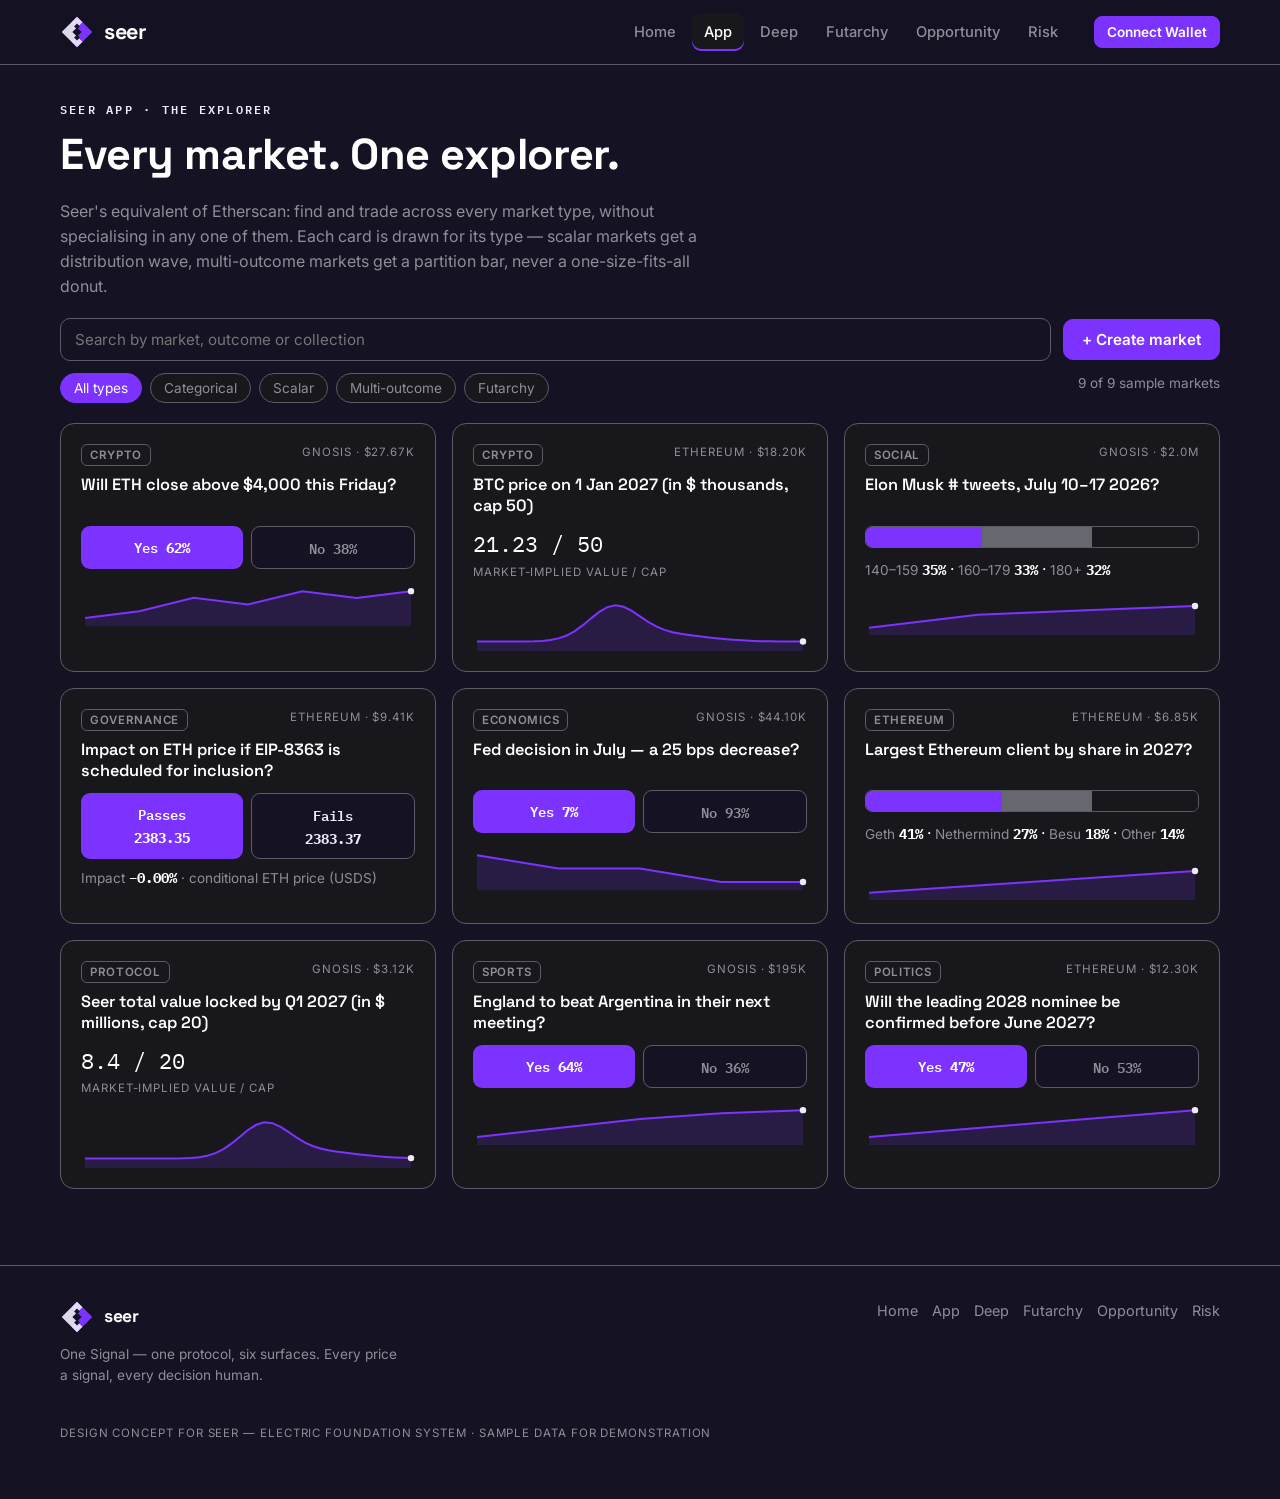
==== app/index.html @ c373f72b "One Signal — Seer six interfaces in the Electric Foundation system" ====
<!DOCTYPE html>
<html lang="en"><head><meta charset="UTF-8"><meta name="viewport" content="width=device-width,initial-scale=1">
<title>Seer App — Explorer — Seer · One Signal</title><meta name="description" content="One Signal — a design concept for Seer's six interfaces in the Electric Foundation system.">
<link rel="preconnect" href="https://fonts.googleapis.com"><link rel="preconnect" href="https://fonts.gstatic.com" crossorigin><link href="https://fonts.googleapis.com/css2?family=Space+Grotesk:wght@400;500;700&family=Inter:wght@400;500;600;700&family=IBM+Plex+Mono:wght@400;500;700&display=swap" rel="stylesheet"><link rel="stylesheet" href="../assets/style.css"></head>
<body>
<header class="topnav"><div class="wrap">
<a class="brand" href="../index.html"><svg width="34" height="34" viewBox="0 0 40 40" aria-hidden="true"><path fill="#7D33FF" d="M20 2 L38 20 L20 38 L13.5 31.5 L25.5 20 L13.5 8.5 Z"/><path fill="#EFE9FC" d="M20 2 L2 20 L20 38 L26.5 31.5 L14.5 20 L26.5 8.5 Z" opacity=".92"/><rect x="17.6" y="11" width="4.8" height="4.8" transform="rotate(45 20 13.4)" fill="#141223"/><rect x="17.6" y="24.2" width="4.8" height="4.8" transform="rotate(45 20 26.6)" fill="#141223"/></svg><span>seer</span></a>
<button class="navtoggle" aria-expanded="false" aria-controls="mainnav">Menu</button>
<nav class="navlinks" id="mainnav" aria-label="Seer interfaces"><a href="../index.html">Home</a><a href="../app/" aria-current="page">App</a><a href="../deep/">Deep</a><a href="../futarchy/">Futarchy</a><a href="../opportunity/">Opportunity</a><a href="../risk/">Risk</a></nav>
<button class="btn sm wallet" data-wallet type="button">Connect Wallet</button>
</div></header>

<section style="padding-top:34px"><div class="wrap">
<p class="kicker">Seer App · The explorer</p>
<h1 style="font-size:clamp(1.8rem,4vw,2.7rem)">Every market. One explorer.</h1>
<p class="mut" style="max-width:64ch">Seer's equivalent of Etherscan: find and trade across every market type, without specialising in any one of them. Each card is drawn for its type — scalar markets get a distribution wave, multi-outcome markets get a partition bar, never a one-size-fits-all donut.</p>
<div class="grid" style="grid-template-columns:1fr auto;gap:12px;align-items:center;margin:20px 0 12px">
<input type="search" id="q" placeholder="Search by market, outcome or collection" aria-label="Search markets">
<a class="btn" href="#markets" id="createBtn">+ Create market</a></div>
<div style="display:flex;gap:8px;flex-wrap:wrap" role="group" aria-label="Filter by market type">
<button class="chip" data-type="all" aria-pressed="true">All types</button>
<button class="chip" data-type="binary" aria-pressed="false">Categorical</button>
<button class="chip" data-type="scalar" aria-pressed="false">Scalar</button>
<button class="chip" data-type="multi" aria-pressed="false">Multi-outcome</button>
<button class="chip" data-type="futarchy" aria-pressed="false">Futarchy</button>
<span class="mut small" style="margin-left:auto" id="count"></span></div>
<div class="grid c3" id="markets" style="margin-top:20px" aria-live="polite"></div>
<div id="detail"></div>
</div></section>
<footer class="site"><div class="wrap">
<div><div class="brand" style="font-size:1.1rem"><svg width="34" height="34" viewBox="0 0 40 40" aria-hidden="true"><path fill="#7D33FF" d="M20 2 L38 20 L20 38 L13.5 31.5 L25.5 20 L13.5 8.5 Z"/><path fill="#EFE9FC" d="M20 2 L2 20 L20 38 L26.5 31.5 L14.5 20 L26.5 8.5 Z" opacity=".92"/><rect x="17.6" y="11" width="4.8" height="4.8" transform="rotate(45 20 13.4)" fill="#141223"/><rect x="17.6" y="24.2" width="4.8" height="4.8" transform="rotate(45 20 26.6)" fill="#141223"/></svg><span>seer</span></div>
<p class="mut small" style="max-width:38ch;margin-top:10px">One Signal — one protocol, six surfaces. Every price a signal, every decision human.</p></div>
<nav aria-label="Interfaces"><a href="../index.html">Home</a><a href="../app/">App</a><a href="../deep/">Deep</a><a href="../futarchy/">Futarchy</a><a href="../opportunity/">Opportunity</a><a href="../risk/">Risk</a></nav>
<p class="mut tiny">Design concept for Seer — Electric Foundation system · Sample data for demonstration</p>
</div></footer>
<div class="toast" role="status" aria-live="polite"></div>
<script src="../assets/app.js"></script>
<script>
var MARKETS=[
 {id:1,type:'binary',cat:'Crypto',chain:'Gnosis',q:'Will ETH close above $4,000 this Friday?',yes:62,liq:'$27.67k',spark:[58,59,61,60,62,61,62]},
 {id:2,type:'scalar',cat:'Crypto',chain:'Ethereum',q:'BTC price on 1 Jan 2027 (in $ thousands, cap 50)',val:'21.23 / 50',peak:.42,liq:'$18.20k',spark:[19,20,20.5,21,21.2,21.23]},
 {id:3,type:'multi',cat:'Social',chain:'Gnosis',q:'Elon Musk # tweets, July 10–17 2026?',outs:[['140–159',35],['160–179',33],['180+',32]],liq:'$2.0M',spark:[30,33,34,35]},
 {id:4,type:'futarchy',cat:'Governance',chain:'Ethereum',q:'Impact on ETH price if EIP-8363 is scheduled for inclusion?',yes:2383.35,no:2383.37,liq:'$9.41k',spark:[2380,2382,2381,2383,2383.35]},
 {id:5,type:'binary',cat:'Economics',chain:'Gnosis',q:'Fed decision in July — a 25 bps decrease?',yes:7,liq:'$44.10k',spark:[9,8,8,7,7]},
 {id:6,type:'multi',cat:'Ethereum',chain:'Ethereum',q:'Largest Ethereum client by share in 2027?',outs:[['Geth',41],['Nethermind',27],['Besu',18],['Other',14]],liq:'$6.85k',spark:[38,39,40,41]},
 {id:7,type:'scalar',cat:'Protocol',chain:'Gnosis',q:'Seer total value locked by Q1 2027 (in $ millions, cap 20)',val:'8.4 / 20',peak:.55,liq:'$3.12k',spark:[6.9,7.4,7.9,8.1,8.4]},
 {id:8,type:'binary',cat:'Sports',chain:'Gnosis',q:'England to beat Argentina in their next meeting?',yes:64,liq:'$195k',spark:[55,58,61,63,64]},
 {id:9,type:'binary',cat:'Politics',chain:'Ethereum',q:'Will the leading 2028 nominee be confirmed before June 2027?',yes:47,liq:'$12.30k',spark:[44,45,46,47]}
];
var grid=document.getElementById('markets'), q=document.getElementById('q'), curType='all';
function visual(m){
 if(m.type==='binary') return '<div class="yn"><span class="y">Yes <b data-yes="'+m.id+'">'+m.yes+'%</b></span><span class="n">No '+(100-m.yes)+'%</span></div><canvas class="spark" height="40" data-spark="'+m.id+'" style="margin-top:12px"></canvas>';
 if(m.type==='scalar') return '<p class="mono" style="font-size:1.35rem;margin:4px 0 2px">'+m.val+'</p><p class="tiny mut">Market-implied value / cap</p><canvas class="wave" height="52" data-wave="'+m.peak+'"></canvas>';
 if(m.type==='multi'){ var segs=m.outs.map(function(o,i){return '<div class="seg '+(i==0?'v':i==1?'g1':'g2')+'" style="width:'+o[1]+'%" title="'+o[0]+' '+o[1]+'%"></div>';}).join('');
   var legend=m.outs.map(function(o){return '<span class="small mut">'+o[0]+' <b class="mono" style="color:var(--white)">'+o[1]+'%</b></span>';}).join(' · ');
   return '<div class="pbar" style="height:22px;border-radius:7px">'+segs+'</div><p style="margin-top:9px">'+legend+'</p><canvas class="spark" height="34" data-spark="'+m.id+'"></canvas>'; }
 return '<div class="yn"><span class="y">Passes<br><b class="mono">'+m.yes.toFixed(2)+'</b></span><span class="n" style="color:var(--lav)">Fails<br><b class="mono">'+m.no.toFixed(2)+'</b></span></div><p class="small mut" style="margin-top:9px">Impact <b class="mono" style="color:var(--white)">−0.00%</b> · conditional ETH price (USDS)</p>';
}
function render(){
 var term=q.value.trim().toLowerCase();
 var list=MARKETS.filter(function(m){ return (curType==='all'||m.type===curType) && (!term || m.q.toLowerCase().indexOf(term)>-1 || m.cat.toLowerCase().indexOf(term)>-1); });
 document.getElementById('count').textContent=list.length+' of '+MARKETS.length+' sample markets';
 grid.innerHTML=list.map(function(m){ return '<article class="card mkt" tabindex="0" role="button" aria-label="Open market: '+m.q.replace(/"/g,'')+'" data-open="'+m.id+'"><div style="display:flex;justify-content:space-between;gap:8px"><span class="badge dark">'+m.cat+'</span><span class="tiny mut">'+m.chain+' · '+m.liq+'</span></div><p class="q">'+m.q+'</p>'+visual(m)+'</article>'; }).join('') || '<p class="mut">No markets match that search.</p>';
 list.forEach(function(m){ var c=grid.querySelector('[data-spark="'+m.id+'"]'); if(c) drawSpark(c,m.spark,{fill:true,dot:true}); var w=grid.querySelector('[data-wave]'); });
 grid.querySelectorAll('[data-wave]').forEach(function(c){ drawWave(c, parseFloat(c.dataset.wave)); });
 grid.querySelectorAll('[data-open]').forEach(function(el){ el.addEventListener('click',function(){ openDetail(+el.dataset.open); }); el.addEventListener('keydown',function(e){ if(e.key==='Enter'||e.key===' '){ e.preventDefault(); openDetail(+el.dataset.open); } }); });
}
grid.innerHTML='<div class="skel"></div><div class="skel"></div><div class="skel"></div>';
setTimeout(render, 650);
q.addEventListener('input',render);
document.querySelectorAll('[data-type]').forEach(function(ch){ ch.addEventListener('click',function(){ document.querySelectorAll('[data-type]').forEach(function(x){x.setAttribute('aria-pressed','false');}); ch.setAttribute('aria-pressed','true'); curType=ch.dataset.type; render(); }); });
document.getElementById('createBtn').addEventListener('click',function(e){ e.preventDefault(); toast('Market creation is permissionless on Seer — this demo keeps it as a concept action.'); });
/* ---- detail + glass chart + bet slip ---- */
var detailTimer=null, cur=null, series=[];
function openDetail(id){
 cur=MARKETS.filter(function(m){return m.id===id;})[0]; if(!cur) return;
 var base = cur.type==='binary'? cur.yes : cur.type==='futarchy'? cur.yes : cur.type==='scalar'? parseFloat(cur.val) : cur.outs[0][1];
 series=[]; var v=base; for(var i=0;i<42;i++){ v+= (Math.random()-.48)*(base*.012); series.push(v); }
 var d=document.getElementById('detail');
 d.innerHTML='<div class="glass detail" id="detailPanel"><div style="display:flex;justify-content:space-between;gap:12px;flex-wrap:wrap"><h2 style="font-size:1.3rem;max-width:34ch">'+cur.q+'</h2><span class="badge">● Live</span></div>'
 +'<div class="grid c2" style="margin-top:8px"><div><canvas id="glassChart" height="210" aria-label="Live price chart"></canvas><p class="tiny mut" style="margin-top:6px">Simulated live ticks · glass chart · updates every 2s</p></div>'
 +'<div class="slip card" style="background:var(--night)"><p class="tiny mut">Bet slip</p>'
 +'<div style="display:flex;gap:8px;margin-bottom:10px"><button class="btn sm" id="sideYes" type="button">Yes / Up</button><button class="btn ghost sm" id="sideNo" type="button">No / Down</button></div>'
 +'<label class="tiny mut" for="amt">Amount (USDS)</label><p class="amt" id="amtView">$100.00</p>'
 +'<div class="amtchips"><button class="chip" data-add="1" type="button">+$1</button><button class="chip" data-add="5" type="button">+$5</button><button class="chip" data-add="20" type="button">+$20</button><button class="chip" data-add="100" type="button">+$100</button><button class="chip" id="amtReset" type="button">Reset</button></div>'
 +'<p class="small mut">Price now <b class="mono" id="slipPrice" style="color:var(--white)"></b> · Est. payout <b class="mono" id="slipPay" style="color:var(--lav)"></b></p>'
 +'<button class="btn" id="confirmBtn" type="button" style="width:100%;justify-content:center">Confirm</button>'
 +'<button class="btn ghost sm" id="closeDetail" type="button" style="margin-top:10px">Close ✕</button></div></div></div>';
 d.scrollIntoView({behavior: window.SEER_RM?'auto':'smooth', block:'start'});
 var amount=100, price=base;
 function paint(){ document.getElementById('amtView').textContent='$'+amount.toFixed(2);
   document.getElementById('slipPrice').textContent = cur.type==='binary'||cur.type==='multi' ? price.toFixed(1)+'%' : price.toFixed(2);
   var prob = cur.type==='binary'||cur.type==='multi' ? price/100 : .5;
   document.getElementById('slipPay').textContent='$'+(amount/Math.max(prob,.02)).toFixed(2); }
 paint(); drawGlass();
 clearInterval(detailTimer);
 detailTimer=setInterval(function(){ var last=series[series.length-1]; var nv=last+(Math.random()-.48)*(base*.012); series.push(nv); series.shift(); drawGlass();
   var sp=document.getElementById('slipPrice'); if(sp){ var old=price; price=nv; tweenNumber(sp, cur.type==='binary'||cur.type==='multi'?old:old, nv, 600, function(x){ return (cur.type==='binary'||cur.type==='multi')? x.toFixed(1)+'%' : x.toFixed(2); }); sp.classList.remove('pulse'); void sp.offsetWidth; sp.classList.add('pulse'); paintSoft(); } },2000);
 function paintSoft(){ var prob = cur.type==='binary'||cur.type==='multi' ? price/100 : .5; var el=document.getElementById('slipPay'); if(el) el.textContent='$'+(amount/Math.max(prob,.02)).toFixed(2); }
 d.querySelectorAll('[data-add]').forEach(function(b){ b.addEventListener('click',function(){ amount+=+b.dataset.add; paint(); }); });
 document.getElementById('amtReset').addEventListener('click',function(){ amount=100; paint(); });
 document.getElementById('sideYes').addEventListener('click',function(){ toast('Side: Yes / Up selected.'); });
 document.getElementById('sideNo').addEventListener('click',function(){ toast('Side: No / Down selected.'); });
 document.getElementById('confirmBtn').addEventListener('click',function(){ toast('Demo only — no trade is placed in this design concept.'); });
 document.getElementById('closeDetail').addEventListener('click',function(){ clearInterval(detailTimer); d.innerHTML=''; });
}
function drawGlass(){
 var cv=document.getElementById('glassChart'); if(!cv) return;
 var dpr=Math.min(devicePixelRatio||1,2), w=cv.clientWidth||460, h=210; cv.width=w*dpr; cv.height=h*dpr;
 var c=cv.getContext('2d'); c.scale(dpr,dpr);
 var min=Math.min.apply(null,series), max=Math.max.apply(null,series), pad=(max-min)*.25||1; min-=pad; max+=pad;
 c.strokeStyle='rgba(92,92,102,.3)'; c.lineWidth=1;
 for(var i=1;i<5;i++){ var y=h*i/5; c.beginPath(); c.moveTo(0,y); c.lineTo(w,y); c.stroke(); }
 function X(i){return i*(w-8)/(series.length-1)+4;} function Y(v){return h-8-((v-min)/(max-min))*(h-20);}
 c.beginPath(); series.forEach(function(v,i){ i?c.lineTo(X(i),Y(v)):c.moveTo(X(i),Y(v)); });
 c.lineTo(X(series.length-1),h); c.lineTo(X(0),h); c.closePath(); c.fillStyle='rgba(125,51,255,.18)'; c.fill();
 c.beginPath(); series.forEach(function(v,i){ i?c.lineTo(X(i),Y(v)):c.moveTo(X(i),Y(v)); }); c.strokeStyle='#7D33FF'; c.lineWidth=2; c.stroke();
 c.beginPath(); c.arc(X(series.length-1),Y(series[series.length-1]),3.5,0,7); c.fillStyle='#EFE9FC'; c.fill();
 c.fillStyle='#8E8E99'; c.font='11px "IBM Plex Mono",monospace'; c.fillText(max.toFixed(2),6,14); c.fillText(min.toFixed(2),6,h-10);
}
</script>
</body></html>
---- assets/style.css ----
/* Seer — One Signal · Electric Foundation system */
:root{
  --night:#141223; --surface:#17171C; --border:#5C5C66; --grey:#67676F; --grey-lt:#8E8E99;
  --violet:#7D33FF; --lav:#EFE9FC; --violet-deep:#6C2BD9; --white:#FFFFFF;
  --panel:rgba(23,23,28,.92);
  --font-d:'Space Grotesk',system-ui,sans-serif; --font-b:'Inter',system-ui,sans-serif;
  --font-m:'IBM Plex Mono',ui-monospace,SFMono-Regular,Menlo,monospace;
  --rad:14px;
}
*{box-sizing:border-box}
html{scroll-behavior:smooth}
body{margin:0;background:var(--night);color:var(--white);font-family:var(--font-b);font-size:16px;line-height:1.55;-webkit-font-smoothing:antialiased}
a{color:inherit}
h1,h2,h3{font-family:var(--font-d);line-height:1.08;margin:0 0 .5em;letter-spacing:-.01em}
h1{font-size:clamp(2.1rem,5.2vw,3.9rem)}
h2{font-size:clamp(1.5rem,3vw,2.2rem)}
h3{font-size:1.08rem}
p{margin:0 0 1em}
.mono{font-family:var(--font-m);font-variant-numeric:tabular-nums}
.mut{color:var(--grey-lt)} .small{font-size:.85rem} .tiny{font-size:.72rem;letter-spacing:.08em;text-transform:uppercase}
.wrap{max-width:1200px;margin:0 auto;padding:0 20px}
section{padding:56px 0}
/* ---------- chrome ---------- */
.topnav{position:sticky;top:0;z-index:60;background:rgba(20,18,35,.92);backdrop-filter:blur(10px);border-bottom:1px solid var(--border)}
.topnav .wrap{display:flex;align-items:center;gap:18px;min-height:64px}
.brand{display:flex;align-items:center;gap:10px;text-decoration:none;font-family:var(--font-d);font-weight:700;font-size:1.35rem;letter-spacing:-.02em}
.brand svg{flex:none}
.navlinks{display:flex;gap:4px;margin-left:auto;flex-wrap:wrap}
.navlinks a{text-decoration:none;padding:8px 12px;border-radius:9px;color:var(--grey-lt);font-size:.92rem;font-weight:500}
.navlinks a:hover{color:var(--white);background:var(--surface)}
.navlinks a[aria-current="page"]{color:var(--white);background:var(--surface);box-shadow:inset 0 -2px 0 var(--violet)}
.btn{display:inline-flex;align-items:center;gap:8px;background:var(--violet);color:var(--white);border:1px solid var(--violet);border-radius:10px;padding:10px 18px;font:600 .95rem var(--font-b);cursor:pointer;text-decoration:none;transition:transform .15s,box-shadow .2s}
.btn:hover{box-shadow:0 0 0 4px rgba(125,51,255,.25)}
.btn:active{transform:scale(.98)}
.btn.ghost{background:transparent;color:var(--lav);border-color:var(--border)}
.btn.lav{background:var(--lav);color:var(--violet-deep);border-color:var(--lav)}
.btn.sm{padding:7px 12px;font-size:.85rem;border-radius:8px}
.btn:focus-visible,a:focus-visible,button:focus-visible,input:focus-visible,[tabindex]:focus-visible{outline:2px solid var(--lav);outline-offset:3px}
.wallet{margin-left:6px;white-space:nowrap}
.navtoggle{display:none;margin-left:auto;background:var(--surface);border:1px solid var(--border);color:var(--white);border-radius:9px;padding:9px 12px;cursor:pointer;font:600 .9rem var(--font-b)}
footer.site{border-top:1px solid var(--border);padding:34px 0 44px;margin-top:20px}
footer.site .wrap{display:flex;gap:26px;flex-wrap:wrap;justify-content:space-between;align-items:flex-start}
footer.site nav{display:flex;gap:14px;flex-wrap:wrap}
footer.site nav a{color:var(--grey-lt);text-decoration:none;font-size:.9rem}
footer.site nav a:hover{color:var(--white)}
/* ---------- generic ---------- */
.card{background:var(--surface);border:1px solid var(--border);border-radius:var(--rad);padding:20px}
.chip{display:inline-flex;align-items:center;gap:6px;border:1px solid var(--border);background:var(--surface);color:var(--grey-lt);border-radius:999px;padding:6px 13px;font-size:.85rem;cursor:pointer;font-family:var(--font-b)}
.chip:hover{color:var(--white)} .chip[aria-pressed="true"]{background:var(--violet);border-color:var(--violet);color:var(--white)}
.badge{display:inline-block;background:var(--lav);color:var(--violet-deep);font:600 .72rem var(--font-b);letter-spacing:.06em;text-transform:uppercase;border-radius:6px;padding:3px 8px}
.badge.dark{background:var(--surface);color:var(--grey-lt);border:1px solid var(--border)}
.grid{display:grid;gap:16px}
.grid.c2{grid-template-columns:repeat(2,1fr)} .grid.c3{grid-template-columns:repeat(3,1fr)} .grid.c5{grid-template-columns:repeat(5,1fr)}
.kicker{color:var(--lav);font:600 .78rem var(--font-m);letter-spacing:.18em;text-transform:uppercase;margin-bottom:12px}
table{width:100%;border-collapse:collapse;font-size:.93rem}
th,td{padding:10px 12px;text-align:left;border-bottom:1px solid rgba(92,92,102,.45)}
th{font:600 .75rem var(--font-m);letter-spacing:.08em;text-transform:uppercase;color:var(--grey-lt);cursor:default}
th.sortable{cursor:pointer} th.sortable:hover{color:var(--white)}
td.num,th.num{text-align:right;font-family:var(--font-m);font-variant-numeric:tabular-nums}
tbody tr{transition:background .15s} tbody tr:hover{background:rgba(255,255,255,.03)}
input[type="search"],input[type="text"],input[type="number"]{background:var(--night);border:1px solid var(--border);color:var(--white);border-radius:10px;padding:11px 14px;font:400 .95rem var(--font-b);width:100%}
input[type="range"]{accent-color:var(--violet)}
select{background:var(--night);color:var(--white);border:1px solid var(--border);border-radius:9px;padding:9px 10px;font-family:var(--font-b)}
/* partition bar */
.pbar{display:flex;height:56px;border-radius:12px;overflow:hidden;border:1px solid var(--border)}
.pbar .seg{position:relative;display:flex;flex-direction:column;justify-content:center;padding:0 14px;min-width:0;transition:width .7s ease;overflow:hidden}
.pbar .seg b{font-family:var(--font-d);font-size:.95rem;white-space:nowrap}
.pbar .seg span{font-family:var(--font-m);font-size:.85rem;white-space:nowrap}
.pbar .seg.v{background:var(--violet);color:var(--white)} .pbar .seg.l{background:var(--lav);color:var(--violet-deep)}
.pbar .seg.g1{background:var(--grey);color:var(--white)} .pbar .seg.g2{background:var(--surface);color:var(--grey-lt)}
.pbar.tall{height:auto;min-height:64px}
/* marquee */
.marquee{overflow:hidden;-webkit-mask-image:linear-gradient(90deg,transparent,#000 12%,#000 88%,transparent);mask-image:linear-gradient(90deg,transparent,#000 12%,#000 88%,transparent)}
.marquee .track{display:flex;gap:16px;width:max-content;animation:scrollx 80s linear infinite;padding:6px 0}
.marquee:hover .track{animation-play-state:paused}
@keyframes scrollx{to{transform:translate(calc(-50% - 8px))}}
.mcard{width:300px;flex:none}
.mcard .art{height:110px;border-radius:10px;margin-bottom:12px;border:1px solid var(--border);position:relative;overflow:hidden}
.leader{border-color:var(--violet)!important;box-shadow:0 0 0 1px var(--violet)}
/* hero */
.hero{position:relative;overflow:hidden;padding:84px 0 70px;text-align:center}
.hero .aurora{position:absolute;inset:0;pointer-events:none}
.hero .aurora::before,.hero .aurora::after{content:"";position:absolute;width:640px;height:640px;border-radius:50%;filter:blur(120px)}
.hero .aurora::before{background:radial-gradient(circle,rgba(125,51,255,.20),transparent 65%);top:-260px;left:-160px;animation:drift 14s ease-in-out infinite alternate}
.hero .aurora::after{background:radial-gradient(circle,rgba(108,43,217,.16),transparent 65%);bottom:-300px;right:-140px;animation:drift 14s ease-in-out infinite alternate-reverse}
@keyframes drift{from{transform:translate(0,0)}to{transform:translate(50px,30px)}}
#heroCanvas{position:absolute;inset:0;width:100%;height:100%;pointer-events:none}
.hero .inner{position:relative;z-index:2}
.hero h1{max-width:16ch;margin-left:auto;margin-right:auto}
.hero .tag{font-size:clamp(1.02rem,2vw,1.25rem);color:var(--grey-lt);max-width:58ch;margin:0 auto 26px}
.rise{opacity:0;transform:translateY(20px);animation:rise .9s ease-in-out forwards}
@keyframes rise{to{opacity:1;transform:none}}
.d1{animation-delay:.1s}.d2{animation-delay:.35s}.d3{animation-delay:.8s}.d4{animation-delay:1.1s}.d5{animation-delay:1.4s}
.stats{display:flex;gap:18px;justify-content:center;flex-wrap:wrap;margin-top:38px}
.stat{min-width:170px;background:rgba(23,23,28,.75);border:1px solid var(--border);border-radius:var(--rad);padding:16px 20px}
.stat .v{font:700 1.9rem var(--font-m)} .stat .l{color:var(--grey-lt);font-size:.82rem;letter-spacing:.06em;text-transform:uppercase}
/* layer stack */
.stack{display:grid;gap:10px;max-width:820px;margin:0 auto}
.layer{border:1px solid var(--border);border-radius:12px;padding:16px 20px;background:var(--surface);display:flex;justify-content:space-between;gap:14px;align-items:center;flex-wrap:wrap}
.layer.base{background:var(--violet);border-color:var(--violet)}
.layer.base .mut{color:var(--lav)}
.diag{background-image:repeating-linear-gradient(45deg,rgba(255,255,255,.045) 0 1px,transparent 1px 14px)}
/* market cards */
.mkt{cursor:pointer;text-align:left;width:100%;font-family:var(--font-b);color:var(--white)}
.mkt:hover{border-color:var(--grey-lt)}
.mkt .q{font:600 1.02rem var(--font-d);margin:8px 0 12px;min-height:2.4em}
.yn{display:flex;gap:8px}
.yn span{flex:1;text-align:center;border-radius:9px;padding:9px 4px;font:600 .9rem var(--font-m)}
.yn .y{background:var(--violet);color:var(--white)} .yn .n{background:var(--night);border:1px solid var(--border);color:var(--grey-lt)}
canvas.wave,canvas.spark{display:block;width:100%}
.skel{position:relative;overflow:hidden;background:var(--surface);border:1px solid var(--border);border-radius:var(--rad);min-height:170px}
.skel::after{content:"";position:absolute;inset:0;background:linear-gradient(100deg,transparent 30%,rgba(239,233,252,.09) 50%,transparent 70%);animation:shim 1.2s infinite}
@keyframes shim{from{transform:translateX(-100%)}to{transform:translateX(100%)}}
.pulse{animation:pulseBg .6s ease}
@keyframes pulseBg{0%{background:rgba(239,233,252,.28)}100%{background:transparent}}
/* detail / glass */
.glass{background:rgba(20,18,35,.8);backdrop-filter:blur(10px);border:1px solid var(--border);border-radius:var(--rad);padding:20px}
.detail{margin-top:18px}
.slip .amt{font:700 1.6rem var(--font-m)}
.amtchips{display:flex;gap:8px;flex-wrap:wrap;margin:10px 0}
/* deep */
.distbar{display:flex;height:34px;border-radius:9px;overflow:hidden;border:1px solid var(--border)}
.distbar .seg{transition:width .5s ease;min-width:0}
tbody tr.rowin{animation:rowin .25s ease both}
@keyframes rowin{from{opacity:0;transform:translateY(8px)}to{opacity:1;transform:none}}
input[type="file"]{color:var(--grey-lt);font-size:.88rem}
/* futarchy */
.impact{font:700 clamp(3rem,8vw,5.2rem) var(--font-m);text-align:center;line-height:1}
.toggle{display:inline-flex;border:1px solid var(--border);border-radius:10px;overflow:hidden}
.toggle button{background:var(--surface);color:var(--grey-lt);border:0;padding:10px 18px;font:600 .92rem var(--font-b);cursor:pointer}
.toggle button[aria-pressed="true"]{background:var(--violet);color:var(--white)}
.toggle button[aria-pressed="true"].alt{background:var(--lav);color:var(--violet-deep)}
#twWrap{position:relative;border:1px solid var(--border);border-radius:var(--rad);background:var(--night);overflow:hidden}
#twWrap canvas{display:block;width:100%}
/* risk */
.fadeout{opacity:.25;transition:opacity .2s}
/* toast */
.toast{position:fixed;left:50%;bottom:22px;transform:translate(-50%,16px);opacity:0;background:var(--lav);color:var(--violet-deep);font-weight:600;padding:11px 18px;border-radius:10px;z-index:99;transition:.25s;pointer-events:none;max-width:92vw}
.toast.show{opacity:1;transform:translate(-50%,0)}
.steps{display:grid;grid-template-columns:repeat(5,1fr);gap:12px}
.step .n{font:700 1.5rem var(--font-m);color:var(--violet)}
.lb tr.me{border-left:3px solid var(--violet)}
@media(max-width:900px){.grid.c3,.grid.c5,.steps{grid-template-columns:repeat(2,1fr)}}
@media(max-width:820px){#riskGrid{grid-template-columns:1fr!important}}
@media(max-width:640px){
  .grid.c2,.grid.c3,.grid.c5,.steps{grid-template-columns:1fr}
  .navlinks{display:none;position:absolute;top:64px;left:0;right:0;background:var(--night);border-bottom:1px solid var(--border);padding:10px 16px;flex-direction:column}
  .navlinks.open{display:flex}.navtoggle{display:block}.wallet{display:none}
  .pbar{height:auto;flex-direction:column}.pbar .seg{padding:10px 14px;width:100%!important}
  th,td{padding:8px}
  .hero{padding:56px 0 48px}
}
@media(prefers-reduced-motion:reduce){
  *,*::before,*::after{animation-duration:.001s!important;animation-iteration-count:1!important;transition-duration:.001s!important;scroll-behavior:auto!important}
  .marquee .track{animation:none}
}
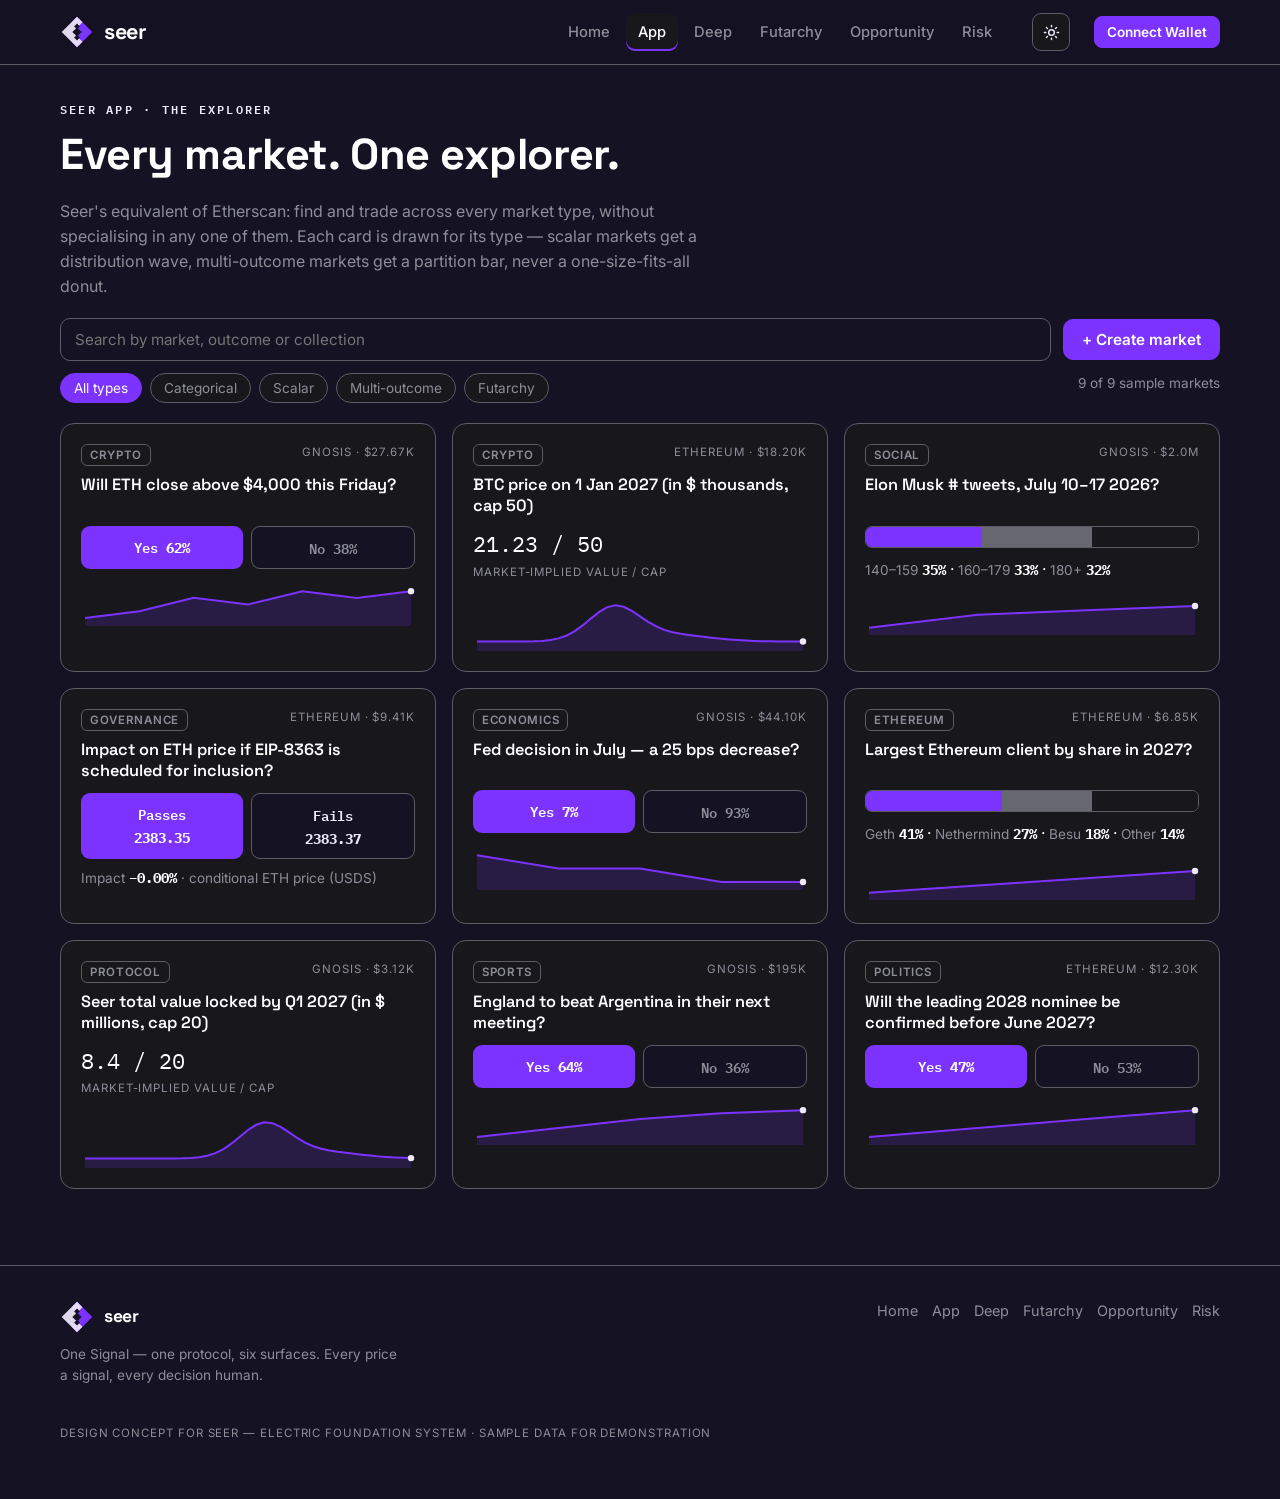
==== commit 89a43fdc: "Add dark/light mode toggle (EF light theme, persisted)" ====
--- a/app/index.html
+++ b/app/index.html
@@ -1,12 +1,13 @@
 <!DOCTYPE html>
 <html lang="en"><head><meta charset="UTF-8"><meta name="viewport" content="width=device-width,initial-scale=1">
 <title>Seer App — Explorer — Seer · One Signal</title><meta name="description" content="One Signal — a design concept for Seer's six interfaces in the Electric Foundation system.">
-<link rel="preconnect" href="https://fonts.googleapis.com"><link rel="preconnect" href="https://fonts.gstatic.com" crossorigin><link href="https://fonts.googleapis.com/css2?family=Space+Grotesk:wght@400;500;700&family=Inter:wght@400;500;600;700&family=IBM+Plex+Mono:wght@400;500;700&display=swap" rel="stylesheet"><link rel="stylesheet" href="../assets/style.css"></head>
+<link rel="preconnect" href="https://fonts.googleapis.com"><link rel="preconnect" href="https://fonts.gstatic.com" crossorigin><link href="https://fonts.googleapis.com/css2?family=Space+Grotesk:wght@400;500;700&family=Inter:wght@400;500;600;700&family=IBM+Plex+Mono:wght@400;500;700&display=swap" rel="stylesheet"><script>(function(){try{var q=null;try{q=new URLSearchParams(location.search).get("theme");}catch(e){}if(q==="light"||q==="dark"){try{localStorage.setItem("seer-theme",q);}catch(e){}}var t=q;if(t!=="light"&&t!=="dark"){try{t=localStorage.getItem("seer-theme");}catch(e){}}if(t==="light")document.documentElement.setAttribute("data-theme","light");}catch(e){}})();</script><link rel="stylesheet" href="../assets/style.css"></head>
 <body>
 <header class="topnav"><div class="wrap">
 <a class="brand" href="../index.html"><svg width="34" height="34" viewBox="0 0 40 40" aria-hidden="true"><path fill="#7D33FF" d="M20 2 L38 20 L20 38 L13.5 31.5 L25.5 20 L13.5 8.5 Z"/><path fill="#EFE9FC" d="M20 2 L2 20 L20 38 L26.5 31.5 L14.5 20 L26.5 8.5 Z" opacity=".92"/><rect x="17.6" y="11" width="4.8" height="4.8" transform="rotate(45 20 13.4)" fill="#141223"/><rect x="17.6" y="24.2" width="4.8" height="4.8" transform="rotate(45 20 26.6)" fill="#141223"/></svg><span>seer</span></a>
 <button class="navtoggle" aria-expanded="false" aria-controls="mainnav">Menu</button>
 <nav class="navlinks" id="mainnav" aria-label="Seer interfaces"><a href="../index.html">Home</a><a href="../app/" aria-current="page">App</a><a href="../deep/">Deep</a><a href="../futarchy/">Futarchy</a><a href="../opportunity/">Opportunity</a><a href="../risk/">Risk</a></nav>
+<button class="themetoggle" id="themeToggle" type="button" aria-pressed="false" aria-label="Switch to light mode" title="Toggle light / dark mode"><svg class="ic-sun" width="17" height="17" viewBox="0 0 24 24" fill="none" stroke="currentColor" stroke-width="2" stroke-linecap="round" aria-hidden="true"><circle cx="12" cy="12" r="4"/><path d="M12 2v2M12 20v2M4.9 4.9l1.4 1.4M17.7 17.7l1.4 1.4M2 12h2M20 12h2M4.9 19.1l1.4-1.4M17.7 6.3l1.4-1.4"/></svg><svg class="ic-moon" width="17" height="17" viewBox="0 0 24 24" fill="currentColor" aria-hidden="true"><path d="M20.6 14.2A8.5 8.5 0 1 1 9.8 3.4a7 7 0 1 0 10.8 10.8z"/></svg></button>
 <button class="btn sm wallet" data-wallet type="button">Connect Wallet</button>
 </div></header>
 
@@ -115,8 +116,9 @@
  c.beginPath(); series.forEach(function(v,i){ i?c.lineTo(X(i),Y(v)):c.moveTo(X(i),Y(v)); });
  c.lineTo(X(series.length-1),h); c.lineTo(X(0),h); c.closePath(); c.fillStyle='rgba(125,51,255,.18)'; c.fill();
  c.beginPath(); series.forEach(function(v,i){ i?c.lineTo(X(i),Y(v)):c.moveTo(X(i),Y(v)); }); c.strokeStyle='#7D33FF'; c.lineWidth=2; c.stroke();
- c.beginPath(); c.arc(X(series.length-1),Y(series[series.length-1]),3.5,0,7); c.fillStyle='#EFE9FC'; c.fill();
- c.fillStyle='#8E8E99'; c.font='11px "IBM Plex Mono",monospace'; c.fillText(max.toFixed(2),6,14); c.fillText(min.toFixed(2),6,h-10);
+ c.beginPath(); c.arc(X(series.length-1),Y(series[series.length-1]),3.5,0,7); c.fillStyle= window.seerTheme()==='light' ? '#6C2BD9' : '#EFE9FC'; c.fill();
+ c.fillStyle= window.seerTheme()==='light' ? '#5C5C66' : '#8E8E99'; c.font='11px "IBM Plex Mono",monospace'; c.fillText(max.toFixed(2),6,14); c.fillText(min.toFixed(2),6,h-10);
 }
+addEventListener('seer-themechange',function(){ render(); if(document.getElementById('glassChart')) drawGlass(); });
 </script>
 </body></html>
--- a/assets/style.css
+++ b/assets/style.css
@@ -154,3 +154,61 @@
   *,*::before,*::after{animation-duration:.001s!important;animation-iteration-count:1!important;transition-duration:.001s!important;scroll-behavior:auto!important}
   .marquee .track{animation:none}
 }
+
+/* Desktop-experience note (small screens, injected by app.js) */
+.desktopnote{position:sticky;top:0;z-index:80;background:#7D33FF;color:#fff;font:500 13px/1.5 Inter,system-ui,sans-serif;padding:10px 46px 10px 16px;text-align:center}
+.desktopnote button{position:absolute;right:8px;top:50%;transform:translateY(-50%);background:transparent;border:0;color:#fff;font-size:15px;line-height:1;cursor:pointer;padding:8px}
+
+/* ---------- theme toggle ---------- */
+.themetoggle{margin-left:10px;flex:none;display:inline-flex;align-items:center;justify-content:center;width:38px;height:38px;border-radius:9px;background:var(--surface);border:1px solid var(--border);color:var(--lav);cursor:pointer;padding:0}
+.themetoggle:hover{color:var(--white);border-color:var(--grey-lt)}
+.themetoggle .ic-moon{display:none}
+html[data-theme="light"] .themetoggle{color:var(--violet-deep)}
+html[data-theme="light"] .themetoggle:hover{color:var(--night);border-color:var(--grey)}
+html[data-theme="light"] .themetoggle .ic-sun{display:none}
+html[data-theme="light"] .themetoggle .ic-moon{display:block}
+
+/* ---------- light theme (EF kit Light Mode: white / EFE9FC surfaces, #141223 text, #7D33FF accents) ---------- */
+html[data-theme="light"]{background:var(--lav)}
+html[data-theme="light"] body{background:var(--lav);color:var(--night)}
+html[data-theme="light"]{--surface:#FFFFFF;--border:#8E8E99;--panel:rgba(255,255,255,.94)}
+html[data-theme="light"] .topnav{background:rgba(255,255,255,.92)}
+html[data-theme="light"] .navlinks a{color:#5C5C66}
+html[data-theme="light"] .navlinks a:hover{color:var(--night);background:var(--lav)}
+html[data-theme="light"] .navlinks a[aria-current="page"]{color:var(--night);background:var(--lav)}
+html[data-theme="light"] .navtoggle{color:var(--night)}
+html[data-theme="light"] footer.site nav a{color:#5C5C66}
+html[data-theme="light"] footer.site nav a:hover{color:var(--night)}
+html[data-theme="light"] .mut{color:#5C5C66}
+html[data-theme="light"] .kicker{color:var(--violet-deep)}
+html[data-theme="light"] .hero .tag{color:#5C5C66}
+html[data-theme="light"] .stat{background:#FFFFFF}
+html[data-theme="light"] .stat .l{color:#5C5C66}
+html[data-theme="light"] .mkt{color:var(--night)}
+html[data-theme="light"] .chip{color:#5C5C66}
+html[data-theme="light"] .chip:hover{color:var(--night)}
+html[data-theme="light"] .badge.dark{color:#5C5C66}
+html[data-theme="light"] .btn.ghost{color:var(--violet-deep)}
+html[data-theme="light"] input[type="search"],html[data-theme="light"] input[type="text"],html[data-theme="light"] input[type="number"],html[data-theme="light"] select{background:#FFFFFF;color:var(--night)}
+html[data-theme="light"] input[type="file"]{color:#5C5C66}
+html[data-theme="light"] th{color:#5C5C66}
+html[data-theme="light"] th.sortable:hover{color:var(--night)}
+html[data-theme="light"] tbody tr:hover{background:rgba(20,18,35,.045)}
+html[data-theme="light"] .diag{background-image:repeating-linear-gradient(45deg,rgba(20,18,35,.05) 0 1px,transparent 1px 14px)}
+html[data-theme="light"] .glass{background:rgba(255,255,255,.88)}
+html[data-theme="light"] .yn .n{background:#FFFFFF;color:#5C5C66}
+html[data-theme="light"] .pbar .seg.g2{color:#5C5C66}
+html[data-theme="light"] .toggle button{color:#5C5C66}
+html[data-theme="light"] .toggle button[aria-pressed="true"]{color:#FFFFFF}
+html[data-theme="light"] .toggle button[aria-pressed="true"].alt{background:var(--lav);color:var(--violet-deep)}
+html[data-theme="light"] .chip[aria-pressed="true"]{color:#FFFFFF}
+html[data-theme="light"] :focus-visible{outline-color:var(--violet)}
+html[data-theme="light"] svg path[fill="#EFE9FC"]{fill:#6C2BD9}
+/* inline-styled lavender/white text sits on light surfaces in light mode — deepen it */
+html[data-theme="light"] [style*="color:var(--lav)"]{color:var(--violet-deep)!important}
+html[data-theme="light"] [style*="color:var(--white)"]{color:var(--night)!important}
+/* bet slip is an inline dark panel (background:var(--night)) — flip it to a lavender card in light mode */
+html[data-theme="light"] .slip{background:var(--lav)!important}
+@media(max-width:640px){
+  html[data-theme="light"] .navlinks{background:#FFFFFF}
+}
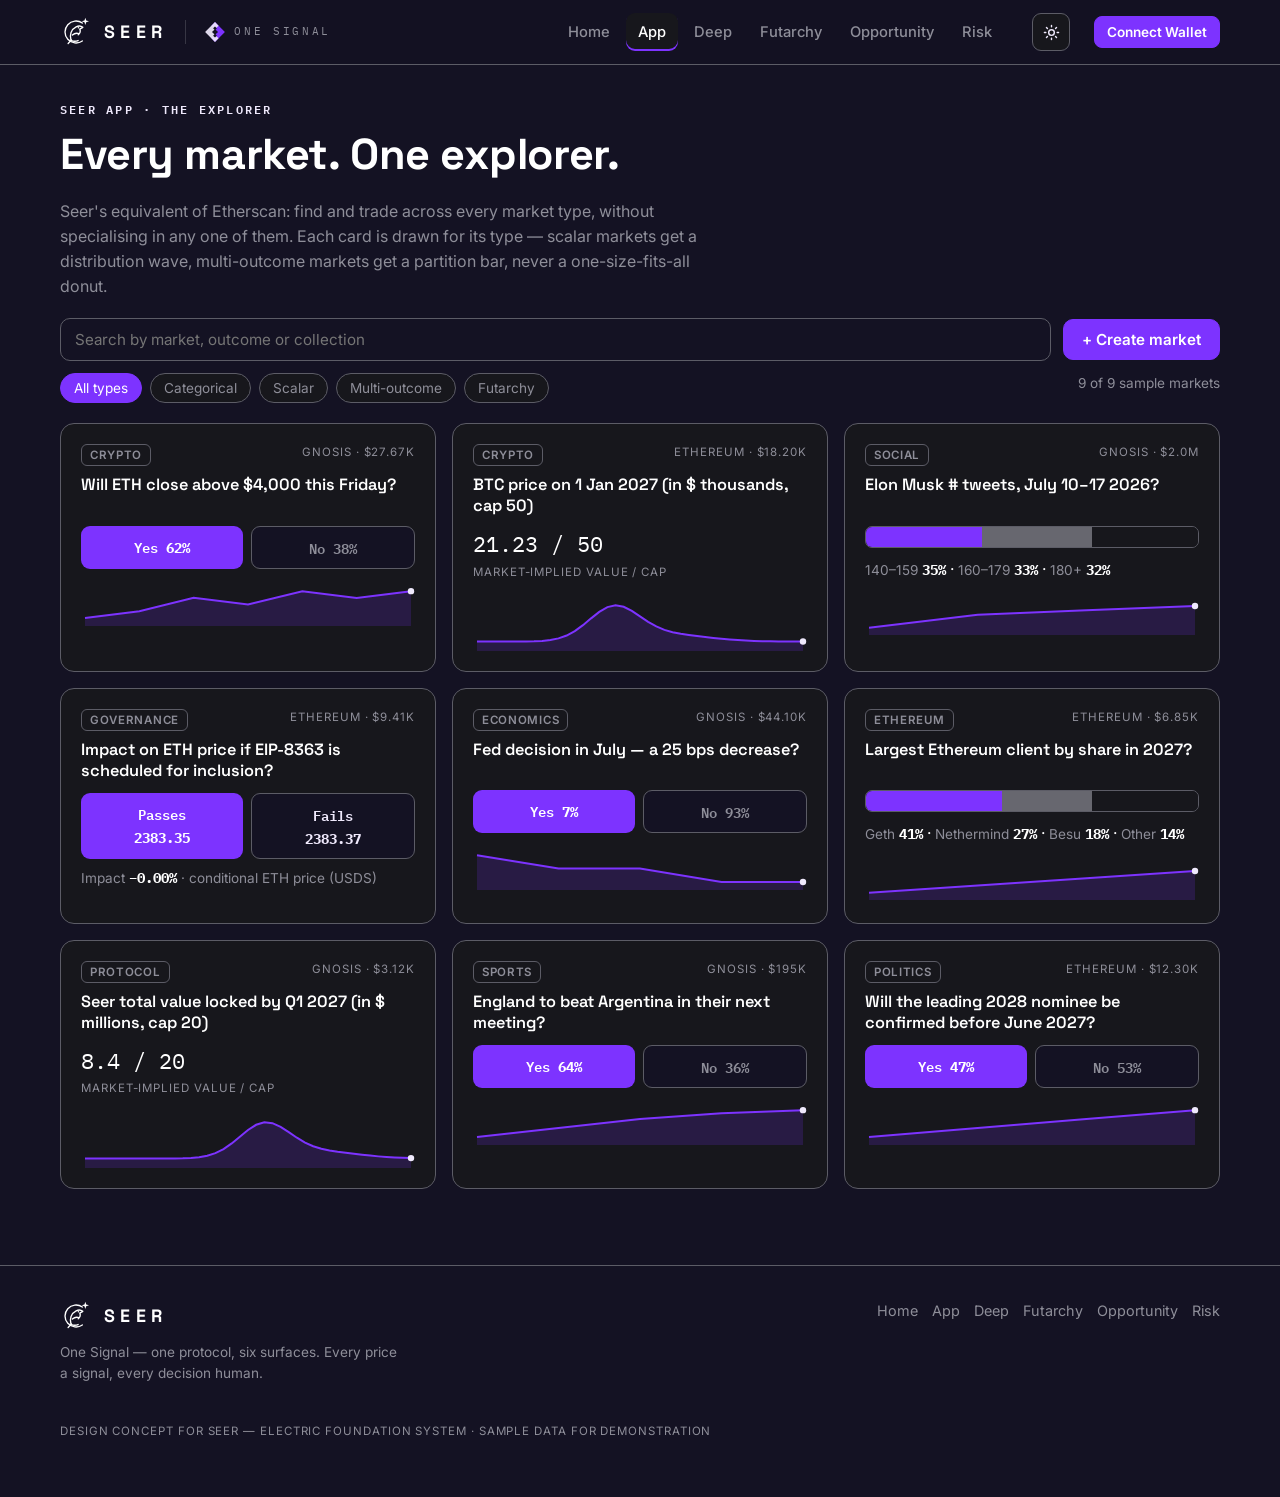
==== commit 17233e72: "Add Seer's crow logo + SEER wordmark to nav and footer on all six pages (One Signal edition mark kep" ====
--- a/app/index.html
+++ b/app/index.html
@@ -4,7 +4,7 @@
 <link rel="preconnect" href="https://fonts.googleapis.com"><link rel="preconnect" href="https://fonts.gstatic.com" crossorigin><link href="https://fonts.googleapis.com/css2?family=Space+Grotesk:wght@400;500;700&family=Inter:wght@400;500;600;700&family=IBM+Plex+Mono:wght@400;500;700&display=swap" rel="stylesheet"><script>(function(){try{var q=null;try{q=new URLSearchParams(location.search).get("theme");}catch(e){}if(q==="light"||q==="dark"){try{localStorage.setItem("seer-theme",q);}catch(e){}}var t=q;if(t!=="light"&&t!=="dark"){try{t=localStorage.getItem("seer-theme");}catch(e){}}if(t==="light")document.documentElement.setAttribute("data-theme","light");}catch(e){}})();</script><link rel="stylesheet" href="../assets/style.css"></head>
 <body>
 <header class="topnav"><div class="wrap">
-<a class="brand" href="../index.html"><svg width="34" height="34" viewBox="0 0 40 40" aria-hidden="true"><path fill="#7D33FF" d="M20 2 L38 20 L20 38 L13.5 31.5 L25.5 20 L13.5 8.5 Z"/><path fill="#EFE9FC" d="M20 2 L2 20 L20 38 L26.5 31.5 L14.5 20 L26.5 8.5 Z" opacity=".92"/><rect x="17.6" y="11" width="4.8" height="4.8" transform="rotate(45 20 13.4)" fill="#141223"/><rect x="17.6" y="24.2" width="4.8" height="4.8" transform="rotate(45 20 26.6)" fill="#141223"/></svg><span>seer</span></a>
+<a class="brand" href="../index.html" aria-label="Seer home"><svg class="crow" viewBox="0 0 48 48" fill="none" stroke="currentColor" stroke-width="2" stroke-linecap="round" stroke-linejoin="round" aria-hidden="true"><path d="M33.5 10.5 A16.5 16.5 0 1 0 33.5 37.5"/><path d="M38 2.5 L39.3 6.7 L43.5 8 L39.3 9.3 L38 13.5 L36.7 9.3 L32.5 8 L36.7 6.7 Z" fill="currentColor" stroke="none"/><path d="M16.5 36.5 C13.8 28.5 16.8 19.8 24.2 16.2 C27.6 14.5 31.6 14.8 34.2 17 L29.7 19.7 C31 22.7 30 26 27.4 28.1"/><path d="M18.6 28.6 C21.6 25.9 25.2 25.3 28.2 26.5"/><path d="M16.5 36.5 C19.8 38.2 23.8 38.3 27.2 36.8"/><path d="M17.2 35.8 L12.2 41.2"/><circle cx="27.6" cy="17.6" r="1.15" fill="currentColor" stroke="none"/></svg><span class="wordmark">SEER</span></a><span class="branddiv" aria-hidden="true"></span><a class="edition" href="../index.html" aria-label="One Signal edition home"><svg width="22" height="22" viewBox="0 0 40 40" aria-hidden="true"><path fill="#7D33FF" d="M20 2 L38 20 L20 38 L13.5 31.5 L25.5 20 L13.5 8.5 Z"/><path fill="#EFE9FC" d="M20 2 L2 20 L20 38 L26.5 31.5 L14.5 20 L26.5 8.5 Z" opacity=".92"/><rect x="17.6" y="11" width="4.8" height="4.8" transform="rotate(45 20 13.4)" fill="#141223"/><rect x="17.6" y="24.2" width="4.8" height="4.8" transform="rotate(45 20 26.6)" fill="#141223"/></svg><span>ONE SIGNAL</span></a>
 <button class="navtoggle" aria-expanded="false" aria-controls="mainnav">Menu</button>
 <nav class="navlinks" id="mainnav" aria-label="Seer interfaces"><a href="../index.html">Home</a><a href="../app/" aria-current="page">App</a><a href="../deep/">Deep</a><a href="../futarchy/">Futarchy</a><a href="../opportunity/">Opportunity</a><a href="../risk/">Risk</a></nav>
 <button class="themetoggle" id="themeToggle" type="button" aria-pressed="false" aria-label="Switch to light mode" title="Toggle light / dark mode"><svg class="ic-sun" width="17" height="17" viewBox="0 0 24 24" fill="none" stroke="currentColor" stroke-width="2" stroke-linecap="round" aria-hidden="true"><circle cx="12" cy="12" r="4"/><path d="M12 2v2M12 20v2M4.9 4.9l1.4 1.4M17.7 17.7l1.4 1.4M2 12h2M20 12h2M4.9 19.1l1.4-1.4M17.7 6.3l1.4-1.4"/></svg><svg class="ic-moon" width="17" height="17" viewBox="0 0 24 24" fill="currentColor" aria-hidden="true"><path d="M20.6 14.2A8.5 8.5 0 1 1 9.8 3.4a7 7 0 1 0 10.8 10.8z"/></svg></button>
@@ -29,7 +29,7 @@
 <div id="detail"></div>
 </div></section>
 <footer class="site"><div class="wrap">
-<div><div class="brand" style="font-size:1.1rem"><svg width="34" height="34" viewBox="0 0 40 40" aria-hidden="true"><path fill="#7D33FF" d="M20 2 L38 20 L20 38 L13.5 31.5 L25.5 20 L13.5 8.5 Z"/><path fill="#EFE9FC" d="M20 2 L2 20 L20 38 L26.5 31.5 L14.5 20 L26.5 8.5 Z" opacity=".92"/><rect x="17.6" y="11" width="4.8" height="4.8" transform="rotate(45 20 13.4)" fill="#141223"/><rect x="17.6" y="24.2" width="4.8" height="4.8" transform="rotate(45 20 26.6)" fill="#141223"/></svg><span>seer</span></div>
+<div><div class="brand" style="font-size:1.1rem"><svg class="crow" viewBox="0 0 48 48" fill="none" stroke="currentColor" stroke-width="2" stroke-linecap="round" stroke-linejoin="round" aria-hidden="true"><path d="M33.5 10.5 A16.5 16.5 0 1 0 33.5 37.5"/><path d="M38 2.5 L39.3 6.7 L43.5 8 L39.3 9.3 L38 13.5 L36.7 9.3 L32.5 8 L36.7 6.7 Z" fill="currentColor" stroke="none"/><path d="M16.5 36.5 C13.8 28.5 16.8 19.8 24.2 16.2 C27.6 14.5 31.6 14.8 34.2 17 L29.7 19.7 C31 22.7 30 26 27.4 28.1"/><path d="M18.6 28.6 C21.6 25.9 25.2 25.3 28.2 26.5"/><path d="M16.5 36.5 C19.8 38.2 23.8 38.3 27.2 36.8"/><path d="M17.2 35.8 L12.2 41.2"/><circle cx="27.6" cy="17.6" r="1.15" fill="currentColor" stroke="none"/></svg><span class="wordmark">SEER</span></div>
 <p class="mut small" style="max-width:38ch;margin-top:10px">One Signal — one protocol, six surfaces. Every price a signal, every decision human.</p></div>
 <nav aria-label="Interfaces"><a href="../index.html">Home</a><a href="../app/">App</a><a href="../deep/">Deep</a><a href="../futarchy/">Futarchy</a><a href="../opportunity/">Opportunity</a><a href="../risk/">Risk</a></nav>
 <p class="mut tiny">Design concept for Seer — Electric Foundation system · Sample data for demonstration</p>
--- a/assets/style.css
+++ b/assets/style.css
@@ -24,6 +24,12 @@
 .topnav{position:sticky;top:0;z-index:60;background:rgba(20,18,35,.92);backdrop-filter:blur(10px);border-bottom:1px solid var(--border)}
 .topnav .wrap{display:flex;align-items:center;gap:18px;min-height:64px}
 .brand{display:flex;align-items:center;gap:10px;text-decoration:none;font-family:var(--font-d);font-weight:700;font-size:1.35rem;letter-spacing:-.02em}
+.brand .crow{width:32px;height:32px;flex:none}
+.brand .wordmark{letter-spacing:.3em;font-size:1.12rem;padding-left:.1em}
+.branddiv{width:1px;height:24px;background:var(--grey);opacity:.45;flex:none}
+.edition{display:flex;align-items:center;gap:8px;text-decoration:none;font-family:var(--font-m);font-size:.7rem;letter-spacing:.24em;color:var(--grey-lt);flex:none}
+.edition svg{flex:none}
+@media (max-width:560px){.edition span{display:none}.brand .wordmark{letter-spacing:.18em}}
 .brand svg{flex:none}
 .navlinks{display:flex;gap:4px;margin-left:auto;flex-wrap:wrap}
 .navlinks a{text-decoration:none;padding:8px 12px;border-radius:9px;color:var(--grey-lt);font-size:.92rem;font-weight:500}
